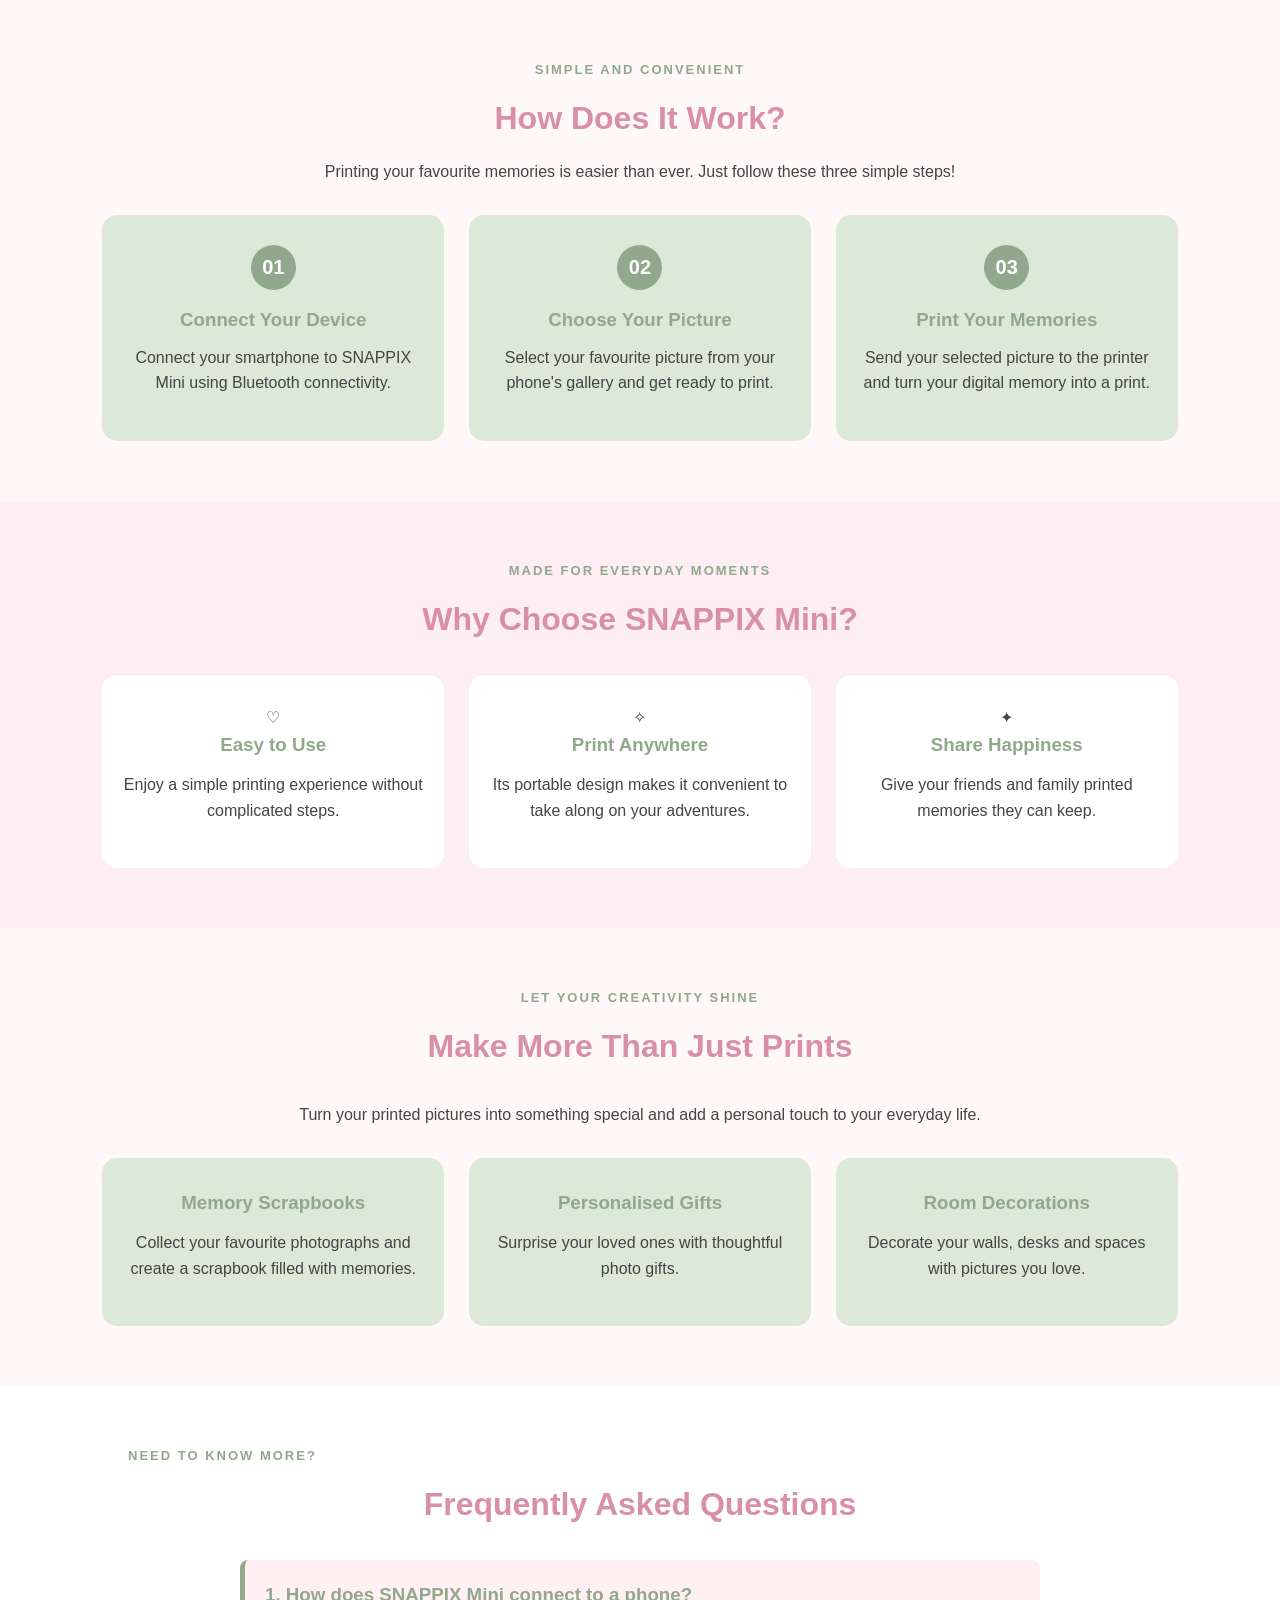
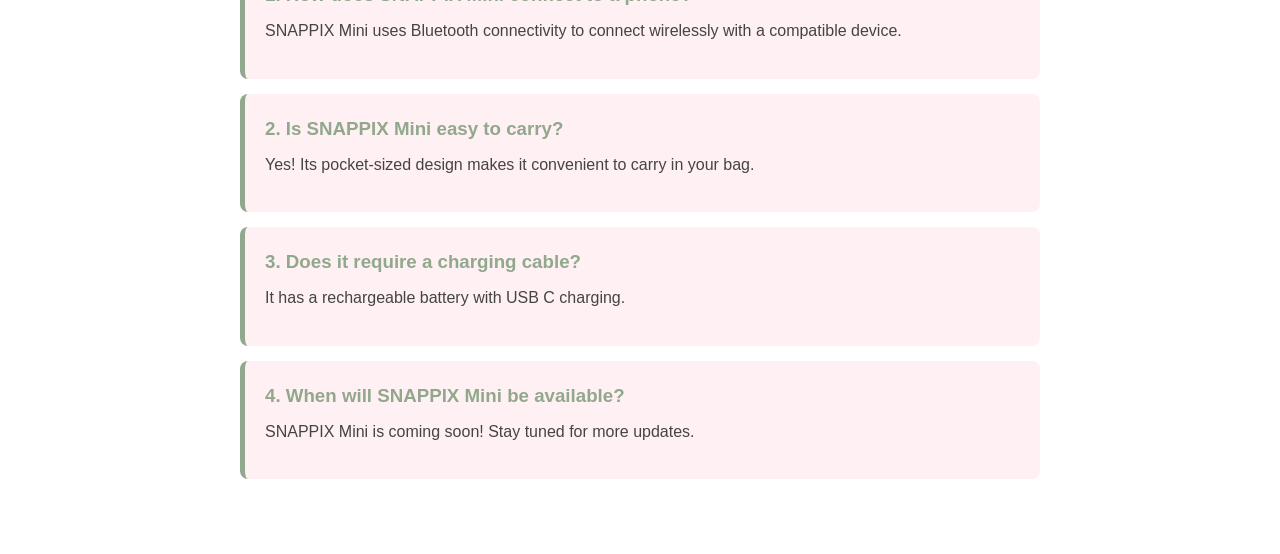
==== features.html @ fa3c208d "Features page Added a features page with new content and linked it to home page." ====
<!DOCTYPE html>
<html lang="en">

<head>
    <meta charset="UTF-8">
    <meta name="viewport" content="width=device-width, initial-scale=1.0">
    <title>SNAPPIX MINI - Features</title>

    <link rel="stylesheet" href="style.css">
</head>

<body>

    <!-- Put your existing Features page content here -->

</body>
</html>

<section class="how-it-works">

    <p class="eyebrow">SIMPLE AND CONVENIENT</p>

    <h2>How Does It Work?</h2>

    <p class="section-description">
        Printing your favourite memories is easier than ever.
        Just follow these three simple steps!
    </p>

    <div class="steps-container">

        <div class="step-card">

            <span class="step-number">01</span>

            <h3>Connect Your Device</h3>

            <p>
                Connect your smartphone to SNAPPIX Mini
                using Bluetooth connectivity.
            </p>

        </div>

        <div class="step-card">

            <span class="step-number">02</span>

            <h3>Choose Your Picture</h3>

            <p>
                Select your favourite picture from your
                phone's gallery and get ready to print.
            </p>

        </div>

        <div class="step-card">

            <span class="step-number">03</span>

            <h3>Print Your Memories</h3>

            <p>
                Send your selected picture to the printer
                and turn your digital memory into a print.
            </p>

        </div>

    </div>

</section>


<!-- Why Choose SNAPPIX Mini -->

<section class="benefits-section">

    <p class="eyebrow">MADE FOR EVERYDAY MOMENTS</p>

    <h2>Why Choose SNAPPIX Mini?</h2>

    <div class="benefits-container">

        <div class="benefit-card">
            <span>♡</span>
            <h3>Easy to Use</h3>
            <p>
                Enjoy a simple printing experience
                without complicated steps.
            </p>
        </div>

        <div class="benefit-card">
            <span>✧</span>
            <h3>Print Anywhere</h3>
            <p>
                Its portable design makes it convenient
                to take along on your adventures.
            </p>
        </div>

        <div class="benefit-card">
            <span>✦</span>
            <h3>Share Happiness</h3>
            <p>
                Give your friends and family printed
                memories they can keep.
            </p>
        </div>

    </div>

</section>


<!-- Creative Uses Section -->

<section class="creative-section">

    <p class="eyebrow">LET YOUR CREATIVITY SHINE</p>

    <h2>Make More Than Just Prints</h2>

    <p class="section-description">
        Turn your printed pictures into something special
        and add a personal touch to your everyday life.
    </p>

    <div class="creative-container">

        <div class="creative-card">
            <h3>Memory Scrapbooks</h3>
            <p>
                Collect your favourite photographs
                and create a scrapbook filled with memories.
            </p>
        </div>

        <div class="creative-card">
            <h3>Personalised Gifts</h3>
            <p>
                Surprise your loved ones with
                thoughtful photo gifts.
            </p>
        </div>

        <div class="creative-card">
            <h3>Room Decorations</h3>
            <p>
                Decorate your walls, desks and
                spaces with pictures you love.
            </p>
        </div>

    </div>

</section>


<!-- Frequently Asked Questions -->

<section class="faq-section">

    <p class="eyebrow">NEED TO KNOW MORE?</p>

    <h2>Frequently Asked Questions</h2>

    <div class="faq-container">

        <div class="faq-item">
            <h3>1. How does SNAPPIX Mini connect to a phone?</h3>
            <p>
                SNAPPIX Mini uses Bluetooth connectivity
                to connect wirelessly with a compatible device.
            </p>
        </div>

        <div class="faq-item">
            <h3>2. Is SNAPPIX Mini easy to carry?</h3>
            <p>
                Yes! Its pocket-sized design makes it
                convenient to carry in your bag.
            </p>
        </div>

        <div class="faq-item">
            <h3>3. Does it require a charging cable?</h3>
            <p>
                It has a rechargeable battery with
                USB C charging.
            </p>
        </div>

        <div class="faq-item">
            <h3>4. When will SNAPPIX Mini be available?</h3>
            <p>
                SNAPPIX Mini is coming soon!
                Stay tuned for more updates.
            </p>
        </div>

    </div>

</section>
---- style.css ----
/* =====================================
   SNAPPIX MINI - SHARED WEBSITE STYLING
   Font: Arial
   Colours: Pastel Pink and Sage Green
   ===================================== */

* {
    margin: 0;
    padding: 0;
    box-sizing: border-box;
}

html {
    scroll-behavior: smooth;
}

body {
    font-family: Arial, sans-serif;
    background-color: #FFF8F8;
    color: #444444;
    line-height: 1.6;
}

h1, h2 {
    color: #D98FA8;
}

h3 {
    color: #91A88C;
}

p {
    margin-bottom: 15px;
}

a {
    text-decoration: none;
}

/* HEADER AND NAVIGATION */

.site-header {
    background-color: #FFFFFF;
    padding: 18px 7%;
    display: flex;
    justify-content: space-between;
    align-items: center;
    flex-wrap: wrap;
    box-shadow: 0 2px 10px rgba(0, 0, 0, 0.05);
}

.brand {
    font-size: 24px;
    font-weight: bold;
    color: #D98FA8;
    letter-spacing: 1px;
}

.brand-mark {
    color: #91A88C;
}

.brand-light {
    color: #91A88C;
}

.main-nav {
    display: flex;
    gap: 25px;
    align-items: center;
}

.main-nav a {
    color: #444444;
    font-weight: bold;
    transition: 0.3s;
}

.main-nav a:hover {
    color: #D98FA8;
}

/* BUTTONS */

.button {
    display: inline-block;
    background-color: #D98FA8;
    color: white;
    padding: 12px 25px;
    border-radius: 25px;
    font-weight: bold;
    border: none;
    cursor: pointer;
    transition: 0.3s;
}

.button:hover {
    background-color: #91A88C;
    transform: translateY(-2px);
}

/* GENERAL TEXT */

.eyebrow {
    color: #91A88C;
    font-weight: bold;
    text-transform: uppercase;
    letter-spacing: 2px;
    font-size: 13px;
    margin-bottom: 12px;
}

/* HOME PAGE HERO */

.hero {
    background-color: #FCEEF2;
    padding: 65px 8%;
    display: flex;
    align-items: center;
    justify-content: space-between;
    gap: 40px;
}

.hero-content {
    flex: 1;
}

.hero h1 {
    font-size: 48px;
    margin-bottom: 15px;
}

.hero h2 {
    font-size: 25px;
    margin-bottom: 15px;
}

.hero p {
    font-size: 17px;
}

.hero-image {
    flex: 1;
    text-align: center;
}

.hero-image img {
    width: 100%;
    max-width: 430px;
    border-radius: 20px;
    border: 6px solid white;
    box-shadow: 0 8px 25px rgba(0, 0, 0, 0.08);
}

/* INTRODUCTION */

.intro-section {
    text-align: center;
    padding: 60px 10%;
}

.intro-section h2 {
    font-size: 32px;
    margin-bottom: 15px;
}

/* HOME PAGE FEATURE PREVIEW */

.preview-section {
    background-color: #FFFFFF;
    padding: 60px 8%;
    text-align: center;
}

.preview-section h2 {
    font-size: 32px;
    margin-bottom: 30px;
}

.preview-container {
    display: grid;
    grid-template-columns: repeat(3, 1fr);
    gap: 25px;
    margin-top: 30px;
}

.preview-card {
    background-color: #FCEEF2;
    padding: 30px 20px;
    border-radius: 15px;
    border-bottom: 4px solid #91A88C;
}

.preview-card h3 {
    margin-bottom: 12px;
}

.feature-symbol {
    font-size: 35px;
    margin-bottom: 12px;
}

/* SPECIFICATIONS TABLE */

.specifications-section {
    padding: 60px 10%;
    text-align: center;
}

.specifications-section h2 {
    font-size: 32px;
    margin-bottom: 25px;
}

.specifications-section table {
    width: 100%;
    max-width: 750px;
    margin: auto;
    border-collapse: collapse;
    background-color: white;
    border: 2px solid #A5B99D;
}

.specifications-section th {
    background-color: #DCE8D8;
    color: #52694D;
    padding: 15px;
    text-align: left;
}

.specifications-section td {
    background-color: #FFF0F3;
    padding: 14px;
    border: 1px solid #A5B99D;
    text-align: left;
}

/* FEATURES PAGE HERO */

.features-hero {
    background-color: #FCEEF2;
    padding: 60px 8%;
    display: flex;
    align-items: center;
    justify-content: space-between;
    gap: 40px;
}

.features-hero-content {
    flex: 1;
}

.features-hero h1 {
    font-size: 45px;
    margin-bottom: 15px;
}

.features-hero p {
    font-size: 17px;
}

.features-image {
    flex: 1;
    text-align: center;
}

.features-image img {
    width: 100%;
    max-width: 430px;
    border-radius: 20px;
    border: 6px solid white;
    box-shadow: 0 8px 25px rgba(0, 0, 0, 0.08);
}

.features-intro {
    text-align: center;
    padding: 50px 10%;
}

.features-intro h2 {
    font-size: 32px;
    margin-bottom: 15px;
}

/* FOUR MAIN FEATURES */

.features-section {
    background-color: #FFFFFF;
    padding: 60px 8%;
    text-align: center;
}

.features-section h2 {
    font-size: 32px;
    margin-bottom: 15px;
}

.features-container {
    display: grid;
    grid-template-columns: repeat(2, 1fr);
    gap: 25px;
    margin-top: 35px;
}

.feature-card {
    background-color: #FCEEF2;
    padding: 30px;
    border-radius: 15px;
    border-bottom: 4px solid #91A88C;
    transition: 0.3s;
}

.feature-card:hover {
    transform: translateY(-5px);
    box-shadow: 0 8px 20px rgba(0, 0, 0, 0.08);
}

.feature-card h3 {
    margin-bottom: 12px;
    font-size: 21px;
}

/* HOW IT WORKS */

.how-it-works {
    padding: 60px 8%;
    text-align: center;
}

.how-it-works h2 {
    font-size: 32px;
    margin-bottom: 15px;
}

.section-description {
    max-width: 700px;
    margin: 0 auto 30px;
}

.steps-container {
    display: grid;
    grid-template-columns: repeat(3, 1fr);
    gap: 25px;
    margin-top: 30px;
}

.step-card {
    background-color: #DCE8D8;
    padding: 30px 20px;
    border-radius: 15px;
}

.step-number {
    background-color: #91A88C;
    color: white;
    width: 45px;
    height: 45px;
    border-radius: 50%;
    display: flex;
    justify-content: center;
    align-items: center;
    font-size: 20px;
    font-weight: bold;
    margin: 0 auto 15px;
}

.step-card h3 {
    margin-bottom: 10px;
}

/* WHY CHOOSE SNAPPIX */

.benefits-section {
    background-color: #FCEEF2;
    padding: 60px 8%;
    text-align: center;
}

.benefits-section h2 {
    font-size: 32px;
    margin-bottom: 30px;
}

.benefits-container {
    display: grid;
    grid-template-columns: repeat(3, 1fr);
    gap: 25px;
}

.benefit-card {
    background-color: white;
    padding: 30px 20px;
    border-radius: 15px;
}

.benefit-card h3 {
    margin-bottom: 12px;
}

/* CREATIVE USES */

.creative-section {
    padding: 60px 8%;
    text-align: center;
}

.creative-section h2 {
    font-size: 32px;
    margin-bottom: 30px;
}

.creative-container {
    display: grid;
    grid-template-columns: repeat(3, 1fr);
    gap: 25px;
}

.creative-card {
    background-color: #DCE8D8;
    padding: 30px 20px;
    border-radius: 15px;
}

.creative-card h3 {
    margin-bottom: 12px;
}

/* FAQ SECTION */

.faq-section {
    background-color: #FFFFFF;
    padding: 60px 10%;
}

.faq-section h2 {
    text-align: center;
    font-size: 32px;
    margin-bottom: 30px;
}

.faq-container {
    max-width: 800px;
    margin: auto;
}

.faq-item {
    background-color: #FFF0F3;
    padding: 20px;
    margin-bottom: 15px;
    border-left: 5px solid #91A88C;
    border-radius: 8px;
}

.faq-item h3 {
    margin-bottom: 8px;
}

/* COMING SOON BANNER */

.coming-soon {
    background-color: #DCE8D8;
    padding: 55px 10%;
    text-align: center;
}

.coming-soon h2 {
    color: #52694D;
    font-size: 32px;
    margin-bottom: 15px;
}

.coming-soon p {
    margin-bottom: 20px;
}

/* FEATURES COMING SOON BANNER */

.features-banner {
    background-color: #DCE8D8;
    padding: 50px 10%;
    text-align: center;
    border-radius: 15px;
    margin: 40px 8%;
}

.features-banner h2 {
    color: #52694D;
    margin-bottom: 15px;
}

/* FOOTER */

.site-footer {
    background-color: #444444;
    color: white;
    text-align: center;
    padding: 25px 10%;
}

.footer-brand {
    color: #F2B5C8;
    font-weight: bold;
    font-size: 20px;
    margin-bottom: 8px;
}

.back-top {
    display: inline-block;
    color: white;
    margin-top: 10px;
    transition: 0.3s;
}

.back-top:hover {
    color: #F2B5C8;
}

/* RESPONSIVE DESIGN */

@media screen and (max-width: 768px) {

    .site-header {
        flex-direction: column;
        gap: 15px;
    }

    .main-nav {
        justify-content: center;
        flex-wrap: wrap;
        gap: 15px;
    }

    .hero,
    .features-hero {
        flex-direction: column;
        text-align: center;
        padding: 45px 6%;
    }

    .hero h1,
    .features-hero h1 {
        font-size: 35px;
    }

    .preview-container,
    .features-container,
    .steps-container,
    .benefits-container,
    .creative-container {
        grid-template-columns: 1fr;
    }

    .intro-section,
    .features-intro {
        padding: 40px 6%;
    }

    .specifications-section {
        padding: 40px 5%;
        overflow-x: auto;
    }

    .coming-soon {
        padding: 40px 6%;
    }

    .features-banner {
        margin: 25px 5%;
        padding: 35px 6%;
    }
}
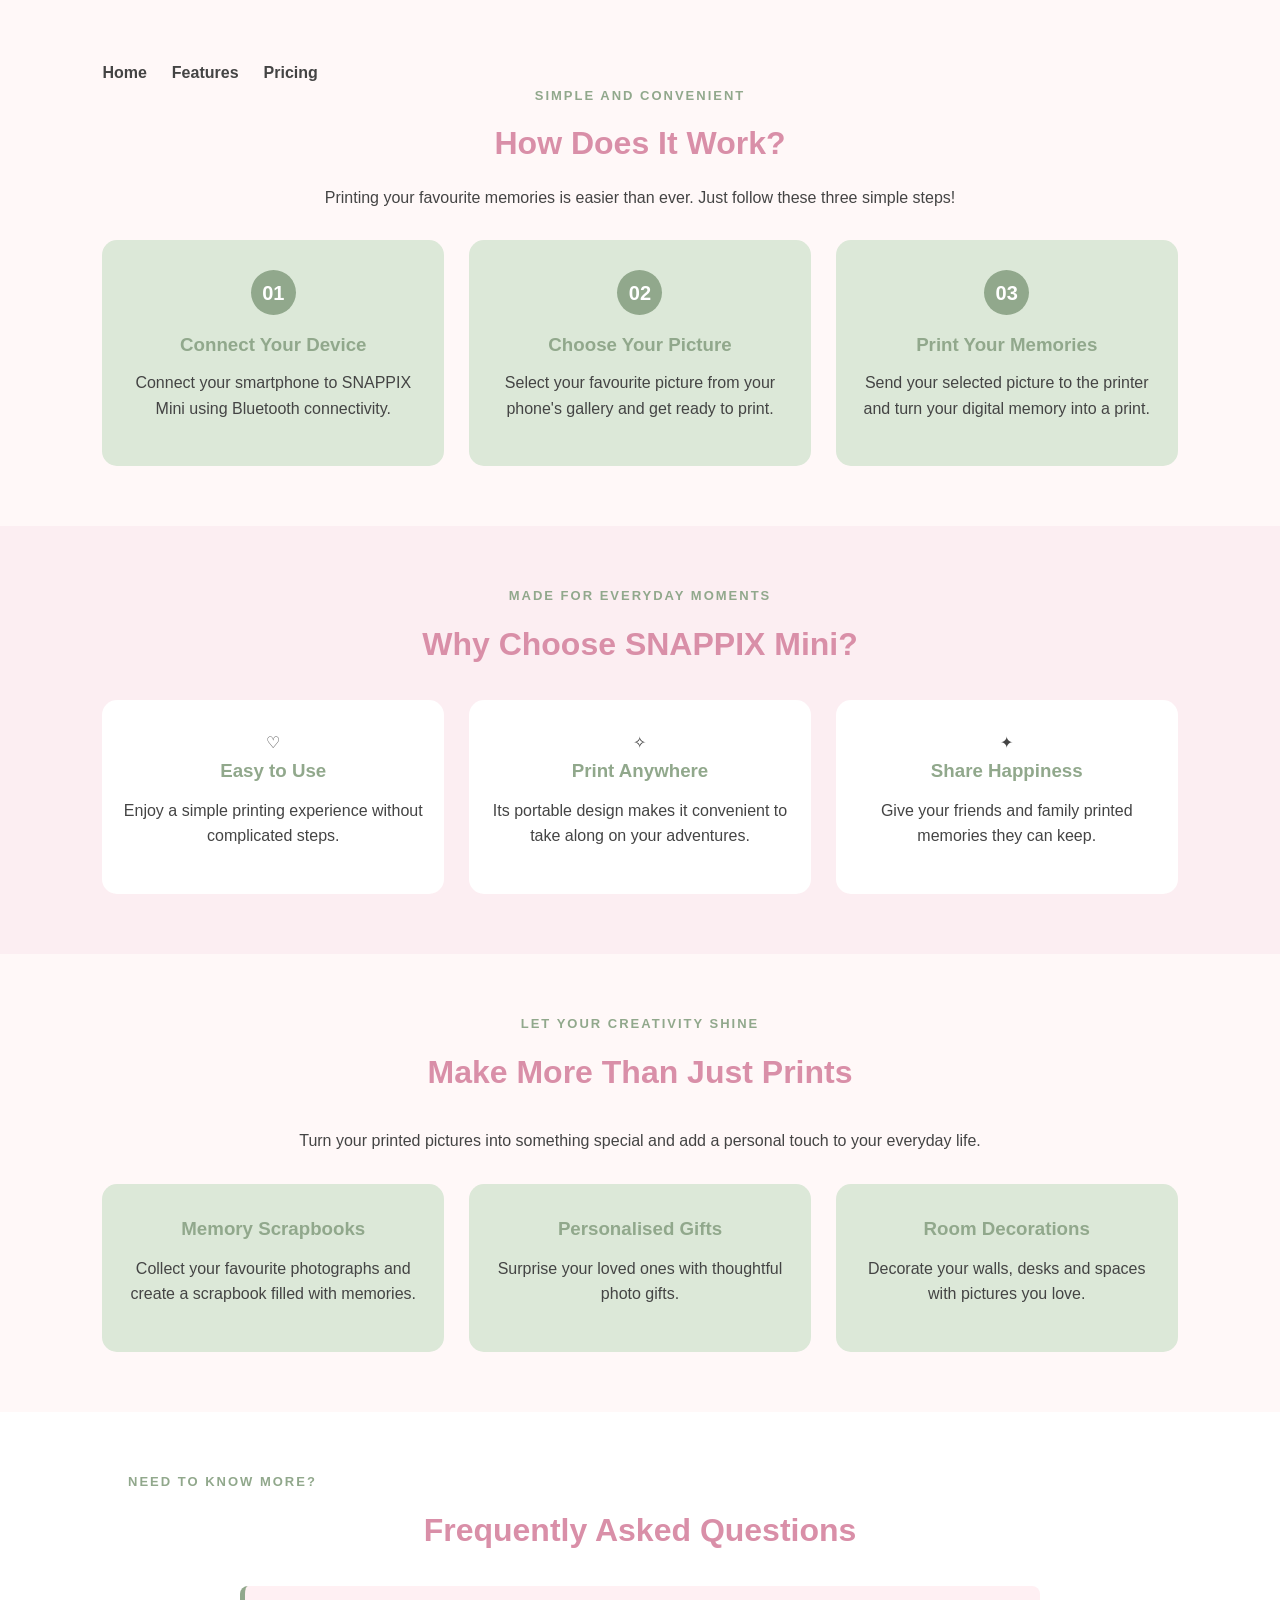
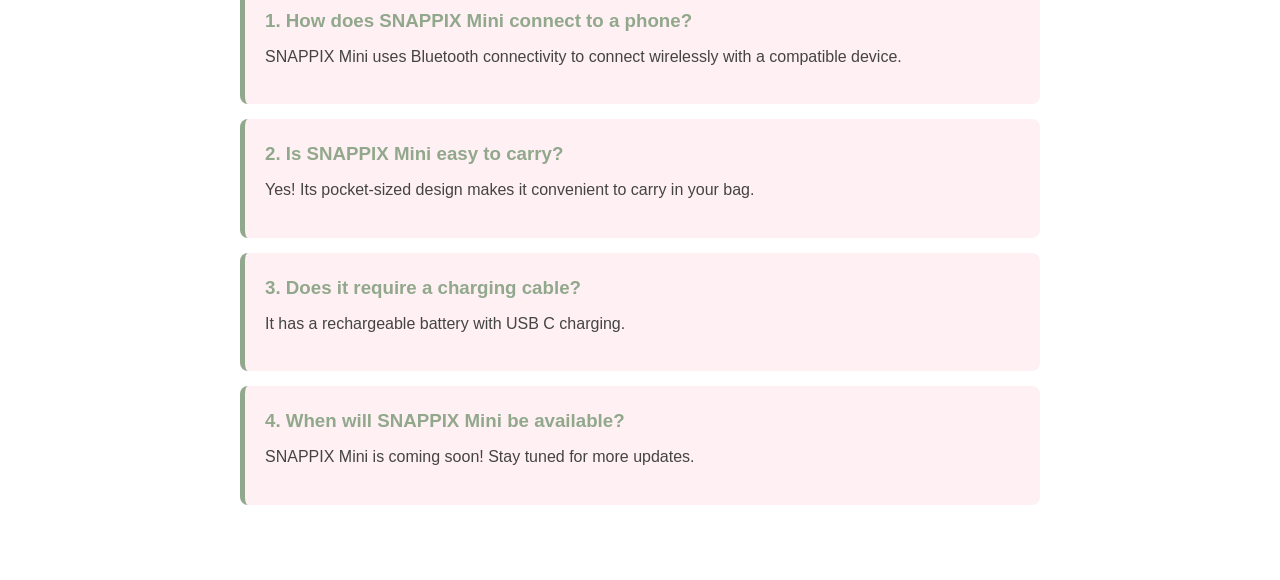
==== commit dd1f3fd7: "Pricing Page View pricing button which points to a table." ====
--- a/features.html
+++ b/features.html
@@ -20,6 +20,13 @@
 
 <section class="how-it-works">
 
+<nav class="main-nav">
+    <a href="index.html">Home</a>
+    <a href="features.html">Features</a>
+    <a href="pricing.html">Pricing</a>
+</nav>
+
+
     <p class="eyebrow">SIMPLE AND CONVENIENT</p>
 
     <h2>How Does It Work?</h2>
--- a/style.css
+++ b/style.css
@@ -1,9 +1,3 @@
-
-/* =====================================
-   SNAPPIX MINI - SHARED WEBSITE STYLING
-   Font: Arial
-   Colours: Pastel Pink and Sage Green
-   ===================================== */
 
 * {
     margin: 0;
@@ -41,7 +35,7 @@
 /* HEADER AND NAVIGATION */
 
 .site-header {
-    background-color: #FFFFFF;
+    background-color: #AA336A;
     padding: 18px 7%;
     display: flex;
     justify-content: space-between;
@@ -570,3 +564,300 @@
         padding: 35px 6%;
     }
 }
+
+/* =====================================
+   SNAPPIX MINI - PRICING PAGE
+   ===================================== */
+
+/* PRICING HERO */
+
+.pricing-hero {
+    background-color: #FCEEF2;
+    padding: 65px 8%;
+    display: flex;
+    align-items: center;
+    justify-content: space-between;
+    gap: 40px;
+}
+
+.pricing-hero-content {
+    flex: 1;
+}
+
+.pricing-hero h1 {
+    font-size: 45px;
+    margin-bottom: 15px;
+}
+
+.pricing-hero h2 {
+    font-size: 25px;
+    margin-bottom: 15px;
+}
+
+.pricing-hero p {
+    font-size: 17px;
+}
+
+.pricing-hero-image {
+    flex: 1;
+    text-align: center;
+}
+
+.pricing-hero-image img {
+    width: 100%;
+    max-width: 430px;
+    border-radius: 20px;
+    border: 6px solid white;
+    box-shadow: 0 8px 25px rgba(0, 0, 0, 0.08);
+}
+
+/* PRICING INTRODUCTION */
+
+.pricing-intro {
+    text-align: center;
+    padding: 55px 10%;
+}
+
+.pricing-intro h2 {
+    font-size: 32px;
+    margin-bottom: 15px;
+}
+
+.pricing-intro p {
+    max-width: 750px;
+    margin: 0 auto 15px;
+}
+
+/* MAIN PRICING SECTION */
+
+.pricing-section {
+    background-color: #FFFFFF;
+    padding: 60px 8%;
+    display: flex;
+    justify-content: center;
+}
+
+.price-card {
+    background-color: #FCEEF2;
+    width: 100%;
+    max-width: 480px;
+    padding: 40px 35px;
+    border-radius: 20px;
+    border: 2px solid #D98FA8;
+    box-shadow: 0 8px 25px rgba(0, 0, 0, 0.07);
+    text-align: center;
+}
+
+.price-label {
+    color: #91A88C;
+    font-weight: bold;
+    letter-spacing: 2px;
+}
+
+.price-card h2 {
+    font-size: 26px;
+    margin: 10px 0;
+}
+
+.price {
+    color: #D98FA8;
+    font-size: 40px;
+    font-weight: bold;
+    margin: 20px 0 10px;
+}
+
+.price-description {
+    color: #666666;
+    font-size: 14px;
+}
+
+.price-divider {
+    height: 2px;
+    background-color: #DCE8D8;
+    margin: 25px 0;
+}
+
+.price-card h3 {
+    margin-bottom: 15px;
+}
+
+.price-features {
+    list-style: none;
+    text-align: left;
+    margin: 20px 0;
+}
+
+.price-features li {
+    padding: 10px 5px;
+    border-bottom: 1px solid #E7D8DC;
+}
+
+.price-features li::before {
+    content: "✓";
+    color: #91A88C;
+    font-weight: bold;
+    margin-right: 12px;
+}
+
+.price-button {
+    width: 100%;
+    margin-top: 15px;
+    font-size: 16px;
+}
+
+.availability {
+    color: #91A88C;
+    font-weight: bold;
+    margin-top: 15px;
+}
+
+/* WHY SNAPPIX IS WORTH IT */
+
+.value-section {
+    padding: 60px 8%;
+    text-align: center;
+    background-color: #FFF8F8;
+}
+
+.value-section h2 {
+    font-size: 32px;
+    margin-bottom: 30px;
+}
+
+.value-container {
+    display: grid;
+    grid-template-columns: repeat(3, 1fr);
+    gap: 25px;
+}
+
+.value-card {
+    background-color: #DCE8D8;
+    padding: 30px 20px;
+    border-radius: 15px;
+    transition: 0.3s;
+}
+
+.value-card:hover {
+    transform: translateY(-5px);
+}
+
+.value-card h3 {
+    margin-bottom: 12px;
+}
+
+.value-icon {
+    font-size: 35px;
+    margin-bottom: 12px;
+}
+
+/* PAYMENT INFORMATION */
+
+.payment-section {
+    background-color: #FFFFFF;
+    padding: 60px 10%;
+    text-align: center;
+}
+
+.payment-section h2 {
+    font-size: 32px;
+    margin-bottom: 25px;
+}
+
+.payment-content {
+    max-width: 650px;
+    margin: auto;
+    background-color: #FCEEF2;
+    padding: 30px;
+    border-radius: 15px;
+    border-left: 5px solid #91A88C;
+    text-align: left;
+}
+
+.payment-content p {
+    padding: 10px 5px;
+    border-bottom: 1px solid #E7D8DC;
+}
+
+/* PRICING FAQ */
+
+.pricing-faq {
+    padding: 60px 10%;
+    background-color: #FFF8F8;
+}
+
+.pricing-faq h2 {
+    font-size: 32px;
+    text-align: center;
+    margin-bottom: 30px;
+}
+
+.pricing-faq-container {
+    max-width: 800px;
+    margin: auto;
+}
+
+.pricing-faq-item {
+    background-color: #FFF0F3;
+    padding: 20px;
+    margin-bottom: 15px;
+    border-left: 5px solid #91A88C;
+    border-radius: 8px;
+}
+
+.pricing-faq-item h3 {
+    margin-bottom: 8px;
+}
+
+/* PRICING BANNER */
+
+.pricing-banner {
+    background-color: #DCE8D8;
+    padding: 55px 10%;
+    text-align: center;
+}
+
+.pricing-banner h2 {
+    color: #52694D;
+    font-size: 32px;
+    margin-bottom: 15px;
+}
+
+.pricing-banner p {
+    margin-bottom: 20px;
+}
+
+/* PRICING PAGE RESPONSIVE DESIGN */
+
+@media screen and (max-width: 768px) {
+
+    .pricing-hero {
+        flex-direction: column;
+        text-align: center;
+        padding: 45px 6%;
+    }
+
+    .pricing-hero h1 {
+        font-size: 35px;
+    }
+
+    .value-container {
+        grid-template-columns: 1fr;
+    }
+
+    .price-card {
+        padding: 30px 20px;
+    }
+
+    .pricing-intro,
+    .pricing-faq {
+        padding: 40px 6%;
+    }
+
+    .payment-section {
+        padding: 40px 6%;
+    }
+
+    .pricing-banner {
+        padding: 40px 6%;
+    }
+}
